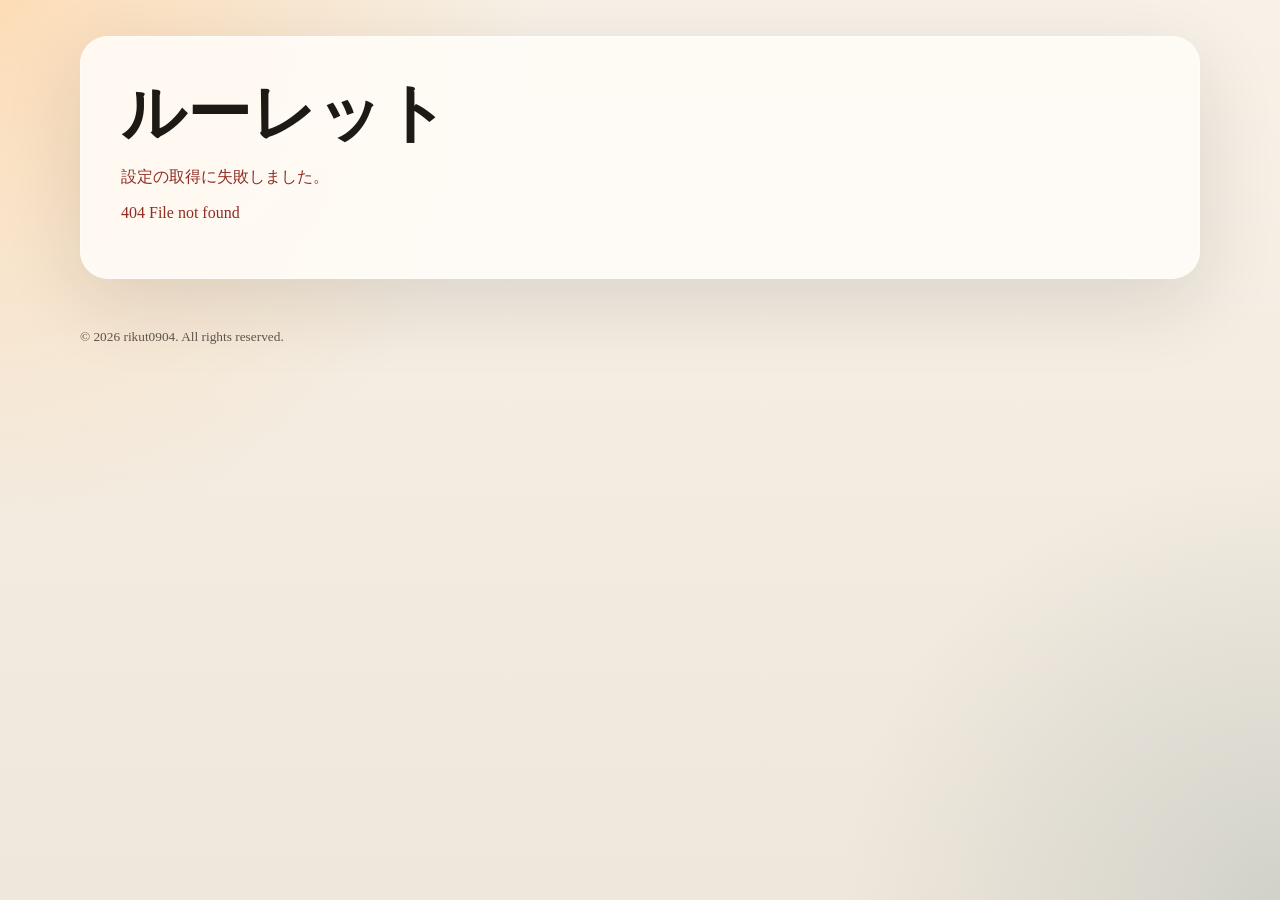
==== html/index.html @ 5c6d490f "add/roulette" ====
<!doctype html>
<html lang="ja">

<head>
    <meta charset="utf-8" />
    <meta name="viewport" content="width=device-width, initial-scale=1" />
    <title>ルーレット</title>
    <link rel="stylesheet" href="/css/style.css" />
</head>

<body>
    <main class="wrap">
        <section id="view" class="panel" aria-live="polite"></section>
    </main>

    <footer class="wrap">
        <small>&copy; 2026 rikut0904. All rights reserved.</small>
    </footer>

    <script defer src="/js/index.js"></script>
</body>

</html>
---- css/style.css ----
:root {
    --bg: #f4efe6;
    --surface: rgba(255, 252, 247, 0.88);
    --surface-strong: #fffaf2;
    --text: #1d1a16;
    --muted: #5d554c;
    --line: rgba(29, 26, 22, 0.12);
    --accent: #c44536;
    --accent-2: #204e5f;
    --shadow: 0 24px 80px rgba(34, 28, 20, 0.12);
    --radius: 28px;
}

* {
    box-sizing: border-box;
}

html,
body {
    min-height: 100%;
}

body {
    margin: 0;
    color: var(--text);
    font-family: "Hiragino Mincho ProN", "Yu Mincho", "Noto Serif JP", serif;
    background:
        radial-gradient(circle at top left, rgba(255, 212, 163, 0.7), transparent 34%),
        radial-gradient(circle at bottom right, rgba(32, 78, 95, 0.14), transparent 28%),
        linear-gradient(180deg, #f7f1e7 0%, #efe7db 100%);
    display: grid;
    grid-template-rows: auto 1fr auto;
}

body.modal-open {
    overflow: hidden;
}

a {
    color: inherit;
}

header {
    position: sticky;
    top: 0;
    z-index: 10;
    backdrop-filter: blur(18px);
    background: rgba(247, 241, 231, 0.72);
    border-bottom: 1px solid var(--line);
}

.wrap {
    width: min(1120px, calc(100vw - 32px));
    margin: 0 auto;
}

.nav {
    display: flex;
    align-items: center;
    gap: 12px;
    padding: 18px 0;
}

.brand {
    margin-right: auto;
    text-decoration: none;
    font-size: 1.05rem;
    font-weight: 700;
    letter-spacing: 0.08em;
    text-transform: uppercase;
}

.nav-copy {
    margin: 0;
    color: var(--muted);
    font-size: 0.95rem;
}

.nav-link {
    text-decoration: none;
    padding: 10px 14px;
    border-radius: 999px;
    transition: background-color 0.2s ease, transform 0.2s ease;
}

.nav-link:hover {
    background: rgba(255, 255, 255, 0.6);
    transform: translateY(-1px);
}

main {
    padding: 36px 0 48px;
}

.panel {
    background: var(--surface);
    border: 1px solid rgba(255, 255, 255, 0.6);
    border-radius: var(--radius);
    padding: min(5vw, 40px);
    box-shadow: var(--shadow);
}

.hero {
    display: grid;
    grid-template-columns: 1.3fr 0.9fr;
    gap: 24px;
    align-items: stretch;
}

.hero-card,
.legend-card,
.side-panel {
    background: var(--surface-strong);
    border: 1px solid var(--line);
    border-radius: 24px;
}

.hero-card,
.legend-card {
    padding: 24px;
}

.hero-card-title,
.legend-title,
.result-label,
.eyebrow {
    margin: 0 0 10px;
    letter-spacing: 0.08em;
    text-transform: uppercase;
    font-size: 0.8rem;
    color: var(--muted);
}

h1,
h2 {
    margin: 0;
    line-height: 1.15;
}

h1 {
    font-size: clamp(2rem, 5vw, 4.6rem);
    margin-bottom: 16px;
}

h2 {
    font-size: clamp(1.6rem, 2.6vw, 2.4rem);
    margin-bottom: 12px;
}

.lead,
.simple-list,
.result-modal-dialog p,
.inline-error-card p,
.not-found p {
    color: var(--muted);
    font-size: 1rem;
    line-height: 1.8;
}

.simple-list {
    margin: 0;
    padding-left: 20px;
}

.btn {
    appearance: none;
    border: none;
    cursor: pointer;
    border-radius: 999px;
    padding: 14px 22px;
    font: inherit;
    font-weight: 700;
    transition: transform 0.18s ease, box-shadow 0.18s ease, opacity 0.18s ease;
}

.btn:hover {
    transform: translateY(-1px);
}

.btn:disabled {
    opacity: 0.7;
    cursor: wait;
}

.btn.primary {
    color: #fffaf5;
    background: linear-gradient(135deg, var(--accent), #d9822b);
    box-shadow: 0 14px 30px rgba(196, 69, 54, 0.24);
}

.roulette-layout {
    display: grid;
    grid-template-columns: 1.2fr 0.9fr;
    gap: 28px;
    align-items: start;
}

.wheel-stage {
    position: relative;
    display: grid;
    place-items: center;
    margin-top: 28px;
    padding: 32px 12px 12px;
}

.pointer {
    position: absolute;
    top: 0;
    width: 0;
    height: 0;
    border-left: 18px solid transparent;
    border-right: 18px solid transparent;
    border-top: 30px solid var(--text);
    z-index: 2;
    filter: drop-shadow(0 8px 10px rgba(0, 0, 0, 0.16));
}

.wheel {
    position: relative;
    width: min(72vw, 420px);
    height: min(72vw, 420px);
    border-radius: 50%;
    border: 14px solid rgba(255, 250, 242, 0.98);
    box-shadow:
        inset 0 0 0 2px rgba(29, 26, 22, 0.06),
        0 30px 60px rgba(29, 26, 22, 0.18);
    transition: transform 4.2s cubic-bezier(0.14, 0.82, 0.18, 1);
}

.wheel-surface {
    position: absolute;
    inset: 0;
    border-radius: 50%;
    overflow: hidden;
}

.wheel-surface::after {
    content: "";
    position: absolute;
    inset: 50%;
    width: 3px;
    height: 44%;
    background: rgba(255, 255, 255, 0.7);
    transform-origin: top center;
    transform: translateX(-50%);
}

.wheel-center {
    position: absolute;
    inset: 50%;
    transform: translate(-50%, -50%);
    width: 92px;
    height: 92px;
    display: grid;
    place-items: center;
    border-radius: 50%;
    background: rgba(255, 250, 242, 0.95);
    border: 4px solid rgba(29, 26, 22, 0.08);
    font-size: 0.95rem;
    font-weight: 700;
    z-index: 2;
}

.action-row {
    margin-top: 24px;
}

.side-panel {
    display: grid;
    gap: 18px;
    padding: 0;
    background: transparent;
    border: 0;
}

.legend-list {
    display: grid;
    gap: 10px;
}

.legend-item {
    display: grid;
    grid-template-columns: 16px 1fr;
    gap: 12px;
    align-items: center;
    padding: 10px 0;
    border-bottom: 1px solid rgba(29, 26, 22, 0.08);
    font-size: 1rem;
    line-height: 1.7;
}

.legend-color {
    display: inline-block;
    width: 16px;
    height: 16px;
    border-radius: 50%;
    box-shadow: inset 0 0 0 2px rgba(255, 255, 255, 0.45);
}

.error-card,
.inline-error-card {
    color: #8f2d23;
}

.inline-error-card {
    margin-top: 24px;
    background: var(--surface-strong);
    border: 1px solid var(--line);
    border-radius: 24px;
    padding: 24px;
}

.result-modal {
    position: fixed;
    inset: 0;
    display: none;
    z-index: 50;
}

.result-modal.is-open {
    display: block;
}

.result-modal-backdrop {
    position: absolute;
    inset: 0;
    background: rgba(29, 26, 22, 0.45);
    backdrop-filter: blur(10px);
}

.result-modal-dialog {
    position: relative;
    width: min(560px, calc(100vw - 32px));
    margin: min(16vh, 120px) auto 0;
    background: linear-gradient(180deg, rgba(255, 250, 242, 0.98), rgba(251, 244, 234, 0.98));
    border: 1px solid rgba(29, 26, 22, 0.1);
    border-radius: 28px;
    padding: 36px 32px 32px;
    box-shadow: 0 32px 80px rgba(29, 26, 22, 0.28);
    z-index: 1;
}

.result-modal-close {
    position: absolute;
    top: 12px;
    right: 12px;
    width: 40px;
    height: 40px;
    border: none;
    border-radius: 50%;
    background: rgba(29, 26, 22, 0.08);
    color: var(--text);
    font: inherit;
    font-size: 1.4rem;
    cursor: pointer;
}

footer {
    padding: 0 0 32px;
    color: var(--muted);
}

.not-found-page {
    min-height: 100vh;
}

.not-found {
    padding-top: 18vh;
}

@media (max-width: 920px) {
    .hero,
    .roulette-layout {
        grid-template-columns: 1fr;
    }

    .wheel {
        width: min(82vw, 360px);
        height: min(82vw, 360px);
    }

    .wheel-label span {
        width: 96px;
        margin-left: -48px;
        font-size: 0.76rem;
    }

    h1 {
        font-size: clamp(2rem, 11vw, 3.4rem);
    }
}
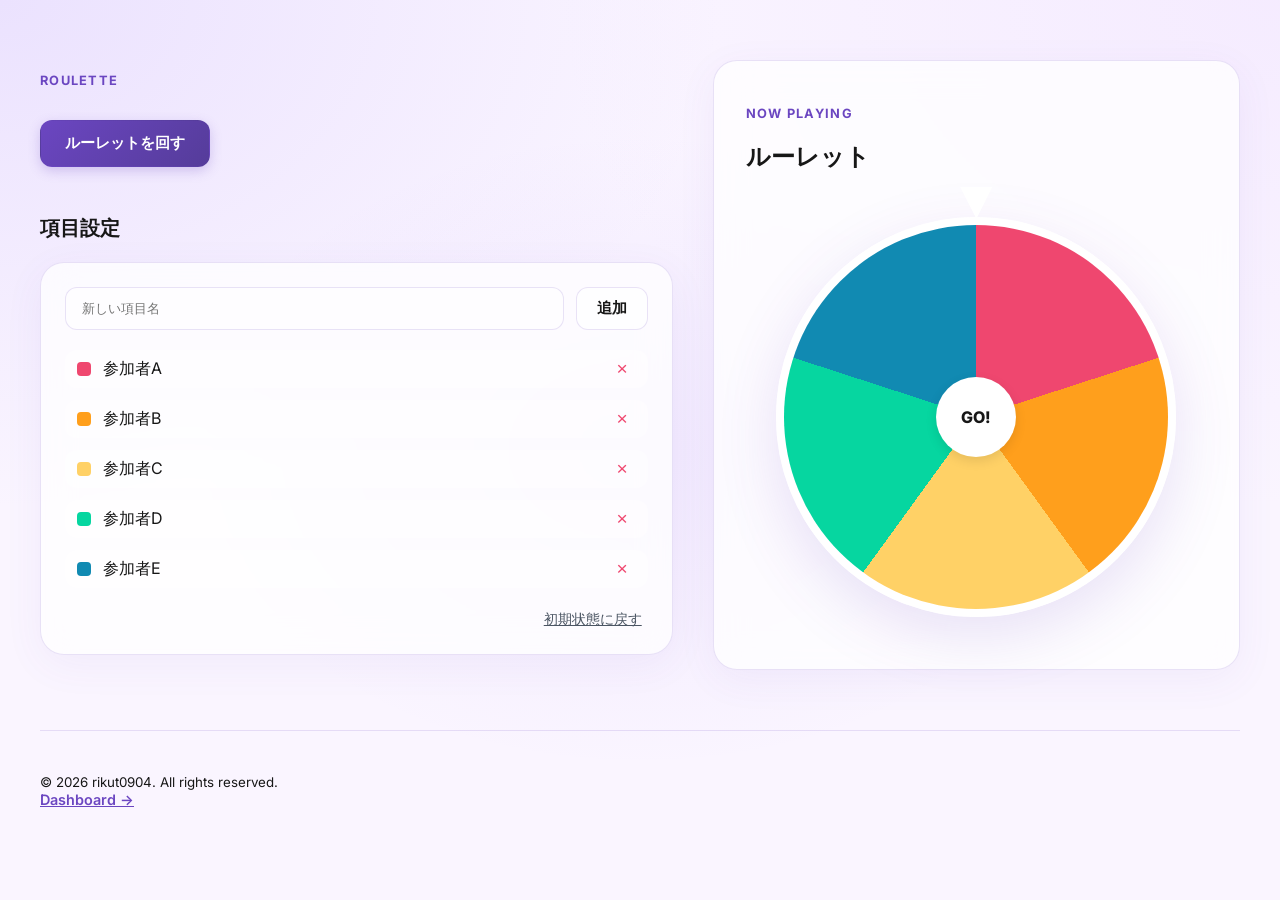
==== commit 6f6f827d: "fix/user-login" ====
--- a/html/index.html
+++ b/html/index.html
@@ -4,20 +4,66 @@
 <head>
     <meta charset="utf-8" />
     <meta name="viewport" content="width=device-width, initial-scale=1" />
-    <title>ルーレット</title>
+    <title>Roulette</title>
     <link rel="stylesheet" href="/css/style.css" />
 </head>
 
 <body>
     <main class="wrap">
-        <section id="view" class="panel" aria-live="polite"></section>
+        <section class="intro-hero">
+            <div>
+                <p class="eyebrow">Roulette</p>
+                
+                <div class="intro-actions">
+                    <button class="btn primary" id="index-spin-button" type="button" onclick="spin()">ルーレットを回す</button>
+                </div>
+
+                <div style="margin-top: 48px;">
+                    <h2 style="font-size: 1.25rem; margin-bottom: 20px;">項目設定</h2>
+                    <div id="item-editor" class="glass-card" style="padding: 24px;">
+                        <div style="display: flex; gap: 12px; margin-bottom: 20px;">
+                            <input type="text" id="new-item-label" placeholder="新しい項目名" style="flex: 1; border: 1px solid var(--glass-border); border-radius: 12px; padding: 10px 16px; background: rgba(255,255,255,0.5);">
+                            <button class="btn" id="add-item-button" style="padding: 10px 20px;">追加</button>
+                        </div>
+                        <div id="item-list" class="legend-list">
+                            <!-- Items will be rendered here -->
+                        </div>
+                        <div style="margin-top: 20px; text-align: right;">
+                            <button id="reset-items-button" style="background: none; border: none; color: var(--text-muted); cursor: pointer; font-size: 0.85rem; text-decoration: underline;">初期状態に戻す</button>
+                        </div>
+                    </div>
+                </div>
+            </div>
+
+            <div class="glass-card">
+                <p class="eyebrow" style="margin-bottom: 4px;">Now Playing</p>
+                <h2 id="index-roulette-title" style="margin-bottom: 24px;">ルーレット</h2>
+                <div class="wheel-stage">
+                    <div class="pointer" aria-hidden="true"></div>
+                    <div class="wheel" id="index-wheel"></div>
+                </div>
+            </div>
+        </section>
     </main>
 
-    <footer class="wrap">
-        <small>&copy; 2026 rikut0904. All rights reserved.</small>
+    <footer class="wrap" style="padding: 40px 0; border-top: 1px solid var(--glass-border);">
+        <div class="footer-row">
+            <small>&copy; 2026 rikut0904. All rights reserved.</small>
+            <nav style="display: flex; gap: 24px;">
+                <a class="footer-link" href="/dashboard" style="font-size: 0.9rem; color: var(--accent); font-weight: 600;">Dashboard →</a>
+            </nav>
+        </div>
     </footer>
 
-    <script defer src="/js/index.js"></script>
+    <script type="module" src="/js/index.js"></script>
+    <script type="module">
+        import { addItem, removeItem, resetItems, clearHistory, spin } from '/js/index.js';
+        window.addItem = addItem;
+        window.removeItem = removeItem;
+        window.resetItems = resetItems;
+        window.clearHistory = clearHistory;
+        window.spin = spin;
+    </script>
 </body>
 
-</html>+</html>
--- a/css/style.css
+++ b/css/style.css
@@ -1,14 +1,16 @@
+@import url('https://fonts.googleapis.com/css2?family=Inter:wght@400;500;600;700;800&display=swap');
+
 :root {
-    --bg: #f4efe6;
-    --surface: rgba(255, 252, 247, 0.88);
-    --surface-strong: #fffaf2;
-    --text: #1d1a16;
-    --muted: #5d554c;
-    --line: rgba(29, 26, 22, 0.12);
-    --accent: #c44536;
-    --accent-2: #204e5f;
-    --shadow: 0 24px 80px rgba(34, 28, 20, 0.12);
-    --radius: 28px;
+    --bg: #faf5ff;
+    --accent: #6b46c1;
+    --accent-dark: #553c9a;
+    --accent-glow: rgba(107, 70, 193, 0.2);
+    --glass-bg: rgba(255, 255, 255, 0.75);
+    --glass-border: rgba(107, 70, 193, 0.15);
+    --text-main: #171717;
+    --text-muted: #4b5563;
+    --shadow: 0 10px 40px rgba(107, 70, 193, 0.06);
+    --radius: 24px;
 }
 
 * {
@@ -18,374 +20,370 @@
 html,
 body {
     min-height: 100%;
+    margin: 0;
 }
 
 body {
-    margin: 0;
-    color: var(--text);
-    font-family: "Hiragino Mincho ProN", "Yu Mincho", "Noto Serif JP", serif;
-    background:
-        radial-gradient(circle at top left, rgba(255, 212, 163, 0.7), transparent 34%),
-        radial-gradient(circle at bottom right, rgba(32, 78, 95, 0.14), transparent 28%),
-        linear-gradient(180deg, #f7f1e7 0%, #efe7db 100%);
-    display: grid;
-    grid-template-rows: auto 1fr auto;
-}
-
-body.modal-open {
-    overflow: hidden;
-}
-
-a {
-    color: inherit;
-}
-
-header {
-    position: sticky;
-    top: 0;
-    z-index: 10;
-    backdrop-filter: blur(18px);
-    background: rgba(247, 241, 231, 0.72);
-    border-bottom: 1px solid var(--line);
-}
-
+    color: var(--text-main);
+    font-family: 'Inter', -apple-system, BlinkMacSystemFont, sans-serif;
+    background-color: #faf5ff;
+    background-image: 
+        radial-gradient(at 0% 0%, rgba(167, 139, 250, 0.18) 0px, transparent 40%),
+        radial-gradient(at 100% 0%, rgba(216, 180, 254, 0.15) 0px, transparent 40%),
+        radial-gradient(at 50% 50%, rgba(139, 92, 246, 0.08) 0px, transparent 50%);
+    background-attachment: fixed;
+}
+
+/* Common Layout Components */
 .wrap {
-    width: min(1120px, calc(100vw - 32px));
+    width: min(1200px, calc(100vw - 40px));
     margin: 0 auto;
 }
 
-.nav {
-    display: flex;
-    align-items: center;
-    gap: 12px;
-    padding: 18px 0;
-}
-
-.brand {
-    margin-right: auto;
+.glass-card {
+    background: var(--glass-bg);
+    backdrop-filter: blur(16px);
+    -webkit-backdrop-filter: blur(16px);
+    border: 1px solid var(--glass-border);
+    border-radius: var(--radius);
+    padding: 32px;
+    box-shadow: var(--shadow);
+}
+
+/* Global Buttons */
+.btn {
+    display: inline-flex;
+    align-items: center;
+    justify-content: center;
+    padding: 12px 24px;
+    border-radius: 12px;
+    font-size: 0.95rem;
+    font-weight: 600;
+    cursor: pointer;
+    transition: all 0.2s cubic-bezier(0.4, 0, 0.2, 1);
+    border: 1px solid transparent;
     text-decoration: none;
-    font-size: 1.05rem;
+    font-family: inherit;
+}
+
+.btn.primary {
+    background: linear-gradient(135deg, var(--accent), var(--accent-dark));
+    color: white;
+    box-shadow: 0 4px 12px rgba(107, 70, 193, 0.25);
+}
+
+.btn.primary:hover {
+    transform: translateY(-1px);
+    box-shadow: 0 8px 20px rgba(107, 70, 193, 0.35);
+    filter: brightness(1.05);
+}
+
+.btn:not(.primary) {
+    background: rgba(255, 255, 255, 0.6);
+    border: 1px solid var(--glass-border);
+    color: var(--text-main);
+}
+
+.btn:not(.primary):hover {
+    background: white;
+    border-color: var(--accent);
+}
+
+.btn:disabled {
+    opacity: 0.5;
+    cursor: not-allowed;
+    transform: none !important;
+}
+
+/* Public Index Specifics */
+.intro-hero {
+    display: grid;
+    grid-template-columns: 1.2fr 1fr;
+    gap: 40px;
+    padding: 60px 0;
+    align-items: start;
+}
+
+.eyebrow {
+    text-transform: uppercase;
+    letter-spacing: 0.1em;
+    font-size: 0.8rem;
     font-weight: 700;
-    letter-spacing: 0.08em;
-    text-transform: uppercase;
-}
-
-.nav-copy {
-    margin: 0;
-    color: var(--muted);
-    font-size: 0.95rem;
-}
-
-.nav-link {
-    text-decoration: none;
-    padding: 10px 14px;
-    border-radius: 999px;
-    transition: background-color 0.2s ease, transform 0.2s ease;
-}
-
-.nav-link:hover {
-    background: rgba(255, 255, 255, 0.6);
-    transform: translateY(-1px);
-}
-
-main {
-    padding: 36px 0 48px;
-}
-
-.panel {
-    background: var(--surface);
-    border: 1px solid rgba(255, 255, 255, 0.6);
-    border-radius: var(--radius);
-    padding: min(5vw, 40px);
-    box-shadow: var(--shadow);
-}
-
-.hero {
-    display: grid;
-    grid-template-columns: 1.3fr 0.9fr;
-    gap: 24px;
-    align-items: stretch;
-}
-
-.hero-card,
-.legend-card,
-.side-panel {
-    background: var(--surface-strong);
-    border: 1px solid var(--line);
-    border-radius: 24px;
-}
-
-.hero-card,
-.legend-card {
-    padding: 24px;
-}
-
-.hero-card-title,
-.legend-title,
-.result-label,
-.eyebrow {
-    margin: 0 0 10px;
-    letter-spacing: 0.08em;
-    text-transform: uppercase;
-    font-size: 0.8rem;
-    color: var(--muted);
-}
-
-h1,
-h2 {
-    margin: 0;
-    line-height: 1.15;
+    color: var(--accent);
+    margin-bottom: 8px;
 }
 
 h1 {
-    font-size: clamp(2rem, 5vw, 4.6rem);
-    margin-bottom: 16px;
-}
-
-h2 {
-    font-size: clamp(1.6rem, 2.6vw, 2.4rem);
-    margin-bottom: 12px;
-}
-
-.lead,
-.simple-list,
-.result-modal-dialog p,
-.inline-error-card p,
-.not-found p {
-    color: var(--muted);
-    font-size: 1rem;
-    line-height: 1.8;
-}
-
-.simple-list {
-    margin: 0;
-    padding-left: 20px;
-}
-
-.btn {
-    appearance: none;
-    border: none;
-    cursor: pointer;
-    border-radius: 999px;
-    padding: 14px 22px;
-    font: inherit;
-    font-weight: 700;
-    transition: transform 0.18s ease, box-shadow 0.18s ease, opacity 0.18s ease;
-}
-
-.btn:hover {
-    transform: translateY(-1px);
-}
-
-.btn:disabled {
-    opacity: 0.7;
-    cursor: wait;
-}
-
-.btn.primary {
-    color: #fffaf5;
-    background: linear-gradient(135deg, var(--accent), #d9822b);
-    box-shadow: 0 14px 30px rgba(196, 69, 54, 0.24);
-}
-
-.roulette-layout {
-    display: grid;
-    grid-template-columns: 1.2fr 0.9fr;
-    gap: 28px;
-    align-items: start;
-}
-
+    font-size: clamp(2.5rem, 5vw, 3.5rem);
+    font-weight: 800;
+    letter-spacing: -0.03em;
+    margin: 0 0 16px;
+    line-height: 1.1;
+}
+
+.intro-lead {
+    font-size: 1.1rem;
+    line-height: 1.6;
+    color: var(--text-muted);
+    max-width: 500px;
+}
+
+.intro-actions {
+    margin-top: 32px;
+}
+
+/* Roulette Specifics */
 .wheel-stage {
     position: relative;
     display: grid;
     place-items: center;
-    margin-top: 28px;
-    padding: 32px 12px 12px;
-}
-
-.pointer {
-    position: absolute;
-    top: 0;
-    width: 0;
-    height: 0;
-    border-left: 18px solid transparent;
-    border-right: 18px solid transparent;
-    border-top: 30px solid var(--text);
-    z-index: 2;
-    filter: drop-shadow(0 8px 10px rgba(0, 0, 0, 0.16));
+    padding: 20px;
 }
 
 .wheel {
     position: relative;
-    width: min(72vw, 420px);
-    height: min(72vw, 420px);
+    width: 400px;
+    height: 400px;
     border-radius: 50%;
-    border: 14px solid rgba(255, 250, 242, 0.98);
-    box-shadow:
-        inset 0 0 0 2px rgba(29, 26, 22, 0.06),
-        0 30px 60px rgba(29, 26, 22, 0.18);
-    transition: transform 4.2s cubic-bezier(0.14, 0.82, 0.18, 1);
+    border: 8px solid white;
+    box-shadow: 0 20px 60px rgba(107, 70, 193, 0.15);
+    transition: transform 4s cubic-bezier(0.1, 0, 0.1, 1);
+    overflow: hidden;
+    z-index: 1;
 }
 
 .wheel-surface {
     position: absolute;
     inset: 0;
-    border-radius: 50%;
-    overflow: hidden;
-}
-
-.wheel-surface::after {
-    content: "";
-    position: absolute;
-    inset: 50%;
-    width: 3px;
-    height: 44%;
-    background: rgba(255, 255, 255, 0.7);
-    transform-origin: top center;
-    transform: translateX(-50%);
 }
 
 .wheel-center {
     position: absolute;
     inset: 50%;
     transform: translate(-50%, -50%);
-    width: 92px;
-    height: 92px;
+    width: 80px;
+    height: 80px;
     display: grid;
     place-items: center;
     border-radius: 50%;
-    background: rgba(255, 250, 242, 0.95);
-    border: 4px solid rgba(29, 26, 22, 0.08);
+    background: white;
+    box-shadow: 0 4px 12px rgba(0,0,0,0.1);
+    font-weight: 800;
+    z-index: 2;
+}
+
+.pointer {
+    position: absolute;
+    top: -10px;
+    left: 50%;
+    transform: translateX(-50%);
+    width: 32px;
+    height: 32px;
+    background: white;
+    clip-path: polygon(50% 100%, 0 0, 100% 0);
+    z-index: 5;
+}
+
+/* Legend & History List */
+.legend-list, .history-list {
+    display: grid;
+    gap: 12px;
+}
+
+.legend-item {
+    display: flex;
+    align-items: center;
+    gap: 12px;
+    padding: 8px 12px;
+    background: rgba(255, 255, 255, 0.4);
+    border-radius: 12px;
+}
+
+.legend-color {
+    width: 14px;
+    height: 14px;
+    border-radius: 4px;
+    flex-shrink: 0;
+}
+
+/* Admin Layout - Top Navigation */
+.admin-layout {
+    display: flex;
+    flex-direction: column;
+    min-height: 100vh;
+}
+
+.admin-navbar {
+    height: 72px;
+    background: rgba(255, 255, 255, 0.6);
+    backdrop-filter: blur(12px);
+    -webkit-backdrop-filter: blur(12px);
+    border-bottom: 1px solid var(--glass-border);
+    position: sticky;
+    top: 0;
+    z-index: 50;
+}
+
+.admin-navbar .wrap {
+    display: flex;
+    align-items: center;
+    justify-content: space-between;
+    height: 100%;
+}
+
+.nav-group {
+    display: flex;
+    align-items: center;
+    gap: 8px;
+}
+
+.nav-link {
+    padding: 8px 16px;
+    border-radius: 10px;
+    color: var(--text-muted);
+    text-decoration: none;
     font-size: 0.95rem;
-    font-weight: 700;
-    z-index: 2;
-}
-
-.action-row {
-    margin-top: 24px;
-}
-
-.side-panel {
-    display: grid;
-    gap: 18px;
-    padding: 0;
-    background: transparent;
-    border: 0;
-}
-
-.legend-list {
-    display: grid;
-    gap: 10px;
-}
-
-.legend-item {
-    display: grid;
-    grid-template-columns: 16px 1fr;
-    gap: 12px;
-    align-items: center;
-    padding: 10px 0;
-    border-bottom: 1px solid rgba(29, 26, 22, 0.08);
-    font-size: 1rem;
-    line-height: 1.7;
-}
-
-.legend-color {
-    display: inline-block;
-    width: 16px;
-    height: 16px;
-    border-radius: 50%;
-    box-shadow: inset 0 0 0 2px rgba(255, 255, 255, 0.45);
-}
-
-.error-card,
-.inline-error-card {
-    color: #8f2d23;
-}
-
-.inline-error-card {
-    margin-top: 24px;
-    background: var(--surface-strong);
-    border: 1px solid var(--line);
-    border-radius: 24px;
-    padding: 24px;
-}
-
+    font-weight: 600;
+    transition: all 0.2s;
+}
+
+.nav-link:hover {
+    background: rgba(107, 70, 193, 0.05);
+    color: var(--accent);
+}
+
+.nav-link.active {
+    background: white;
+    color: var(--accent);
+    box-shadow: 0 4px 12px rgba(107, 70, 193, 0.08);
+}
+
+.main-content {
+    flex: 1;
+}
+
+.content-body {
+    padding: 40px 0;
+}
+
+.admin-grid {
+    display: grid;
+    grid-template-columns: repeat(auto-fit, minmax(320px, 1fr));
+    gap: 24px;
+}
+
+.admin-notice {
+    padding: 12px 16px;
+    border-radius: 12px;
+    background: rgba(107, 70, 193, 0.08);
+    color: var(--accent);
+    margin-bottom: 24px;
+}
+
+/* Forms */
+.admin-field {
+    display: grid;
+    gap: 6px;
+}
+
+.admin-field span {
+    font-size: 0.85rem;
+    font-weight: 600;
+    color: var(--text-muted);
+}
+
+.admin-field input {
+    width: 100%;
+    border: 1px solid var(--glass-border);
+    border-radius: 12px;
+    padding: 12px 16px;
+    background: rgba(255, 255, 255, 0.5);
+    font-size: 0.95rem;
+    transition: all 0.2s;
+}
+
+.admin-field input:focus {
+    outline: none;
+    border-color: var(--accent);
+    background: white;
+    box-shadow: 0 0 0 4px var(--accent-glow);
+}
+
+/* Modals */
 .result-modal {
     position: fixed;
     inset: 0;
-    display: none;
-    z-index: 50;
+    z-index: 100;
+    display: grid;
+    place-items: center;
+    visibility: hidden;
+    opacity: 0;
+    transition: all 0.3s;
 }
 
 .result-modal.is-open {
-    display: block;
+    visibility: visible;
+    opacity: 1;
 }
 
 .result-modal-backdrop {
     position: absolute;
     inset: 0;
-    background: rgba(29, 26, 22, 0.45);
-    backdrop-filter: blur(10px);
+    background: rgba(107, 70, 193, 0.15);
+    backdrop-filter: blur(12px);
 }
 
 .result-modal-dialog {
     position: relative;
-    width: min(560px, calc(100vw - 32px));
-    margin: min(16vh, 120px) auto 0;
-    background: linear-gradient(180deg, rgba(255, 250, 242, 0.98), rgba(251, 244, 234, 0.98));
-    border: 1px solid rgba(29, 26, 22, 0.1);
-    border-radius: 28px;
-    padding: 36px 32px 32px;
-    box-shadow: 0 32px 80px rgba(29, 26, 22, 0.28);
-    z-index: 1;
-}
-
-.result-modal-close {
-    position: absolute;
-    top: 12px;
-    right: 12px;
-    width: 40px;
-    height: 40px;
-    border: none;
+    background: white;
+    border-radius: 32px;
+    padding: 60px 40px;
+    width: min(480px, 90vw);
+    box-shadow: 0 40px 100px rgba(0, 0, 0, 0.15);
+    transform: scale(0.9);
+    transition: all 0.4s cubic-bezier(0.17, 0.84, 0.44, 1);
+}
+
+.result-modal.is-open .result-modal-dialog {
+    transform: scale(1);
+}
+
+/* Responsive */
+@media (max-width: 920px) {
+    .intro-hero {
+        grid-template-columns: 1fr;
+        padding: 40px 0;
+    }
+    .wheel {
+        width: min(85vw, 360px);
+        height: min(85vw, 360px);
+    }
+    .sidebar {
+        display: none;
+    }
+}
+
+/* UI Components */
+.intro-color-dot {
+    display: inline-block;
+    width: 14px;
+    height: 14px;
     border-radius: 50%;
-    background: rgba(29, 26, 22, 0.08);
-    color: var(--text);
-    font: inherit;
-    font-size: 1.4rem;
-    cursor: pointer;
-}
-
-footer {
-    padding: 0 0 32px;
-    color: var(--muted);
-}
-
-.not-found-page {
-    min-height: 100vh;
-}
-
-.not-found {
-    padding-top: 18vh;
-}
-
-@media (max-width: 920px) {
-    .hero,
-    .roulette-layout {
-        grid-template-columns: 1fr;
-    }
-
-    .wheel {
-        width: min(82vw, 360px);
-        height: min(82vw, 360px);
-    }
-
-    .wheel-label span {
-        width: 96px;
-        margin-left: -48px;
-        font-size: 0.76rem;
-    }
-
-    h1 {
-        font-size: clamp(2rem, 11vw, 3.4rem);
-    }
-}
+    box-shadow: inset 0 0 0 2px rgba(255, 255, 255, 0.4);
+}
+
+.intro-roulette-card {
+    background: rgba(255, 255, 255, 0.5);
+    border: 1px solid var(--glass-border);
+    border-radius: 16px;
+    padding: 16px 24px;
+    display: flex;
+    justify-content: space-between;
+    align-items: center;
+    transition: transform 0.2s;
+}
+
+.intro-roulette-card:hover {
+    background: white;
+    transform: translateY(-2px);
+}
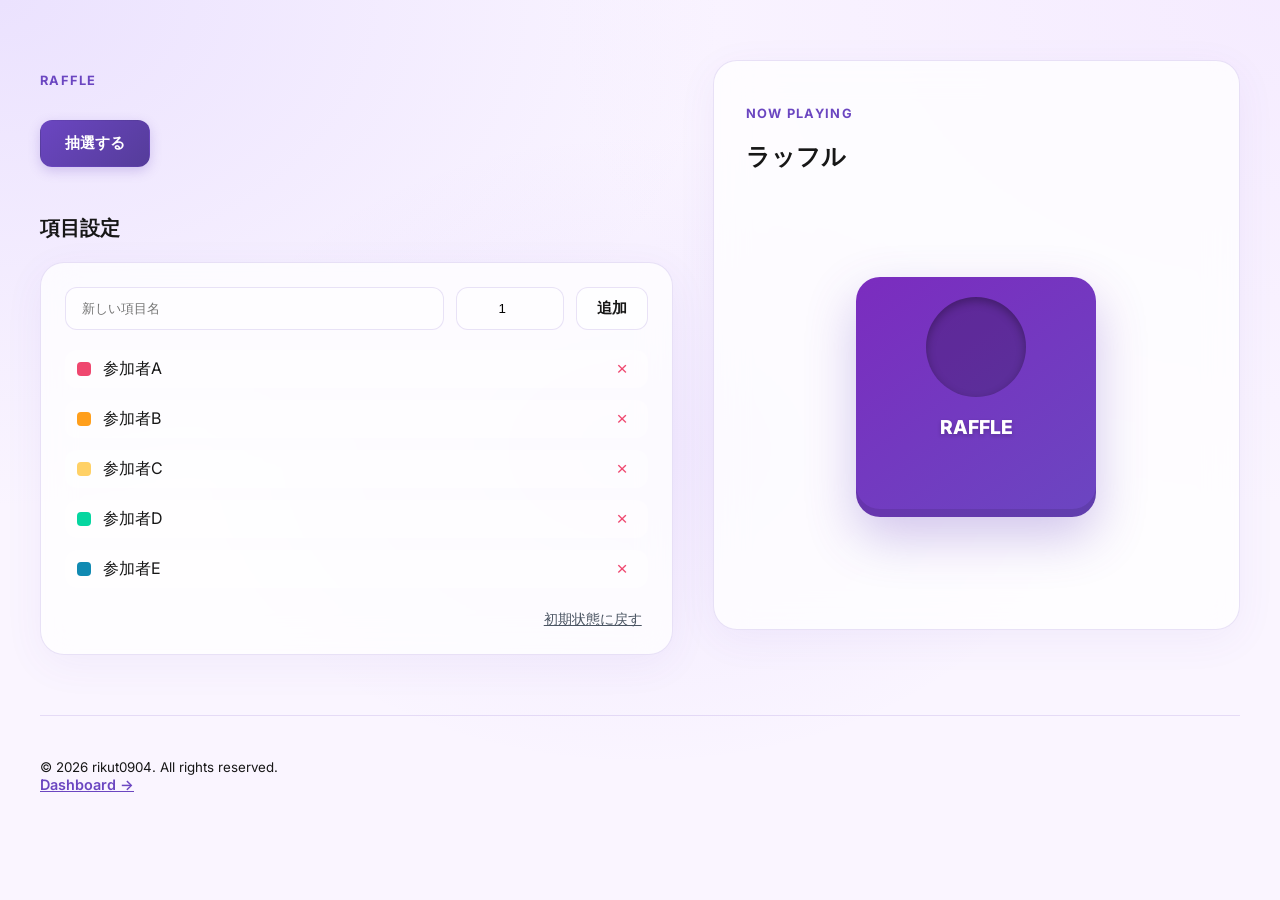
==== commit 3ea9922a: "fix/重み付けくじ引き" ====
--- a/html/index.html
+++ b/html/index.html
@@ -4,7 +4,7 @@
 <head>
     <meta charset="utf-8" />
     <meta name="viewport" content="width=device-width, initial-scale=1" />
-    <title>Roulette</title>
+    <title>ラッフル</title>
     <link rel="stylesheet" href="/css/style.css" />
 </head>
 
@@ -12,17 +12,18 @@
     <main class="wrap">
         <section class="intro-hero">
             <div>
-                <p class="eyebrow">Roulette</p>
+                <p class="eyebrow">Raffle</p>
                 
                 <div class="intro-actions">
-                    <button class="btn primary" id="index-spin-button" type="button" onclick="spin()">ルーレットを回す</button>
+                    <button class="btn primary" id="index-spin-button" type="button" onclick="spin()">抽選する</button>
                 </div>
 
                 <div style="margin-top: 48px;">
                     <h2 style="font-size: 1.25rem; margin-bottom: 20px;">項目設定</h2>
                     <div id="item-editor" class="glass-card" style="padding: 24px;">
                         <div style="display: flex; gap: 12px; margin-bottom: 20px;">
-                            <input type="text" id="new-item-label" placeholder="新しい項目名" style="flex: 1; border: 1px solid var(--glass-border); border-radius: 12px; padding: 10px 16px; background: rgba(255,255,255,0.5);">
+                            <input type="text" id="new-item-label" placeholder="新しい項目名" style="flex: 2; border: 1px solid var(--glass-border); border-radius: 12px; padding: 10px 16px; background: rgba(255,255,255,0.5);">
+                            <input type="number" id="new-item-weight" value="1" min="1" title="比重" style="flex: 0.5; width: 60px; border: 1px solid var(--glass-border); border-radius: 12px; padding: 10px; background: rgba(255,255,255,0.5); text-align: center;">
                             <button class="btn" id="add-item-button" style="padding: 10px 20px;">追加</button>
                         </div>
                         <div id="item-list" class="legend-list">
@@ -37,10 +38,14 @@
 
             <div class="glass-card">
                 <p class="eyebrow" style="margin-bottom: 4px;">Now Playing</p>
-                <h2 id="index-roulette-title" style="margin-bottom: 24px;">ルーレット</h2>
-                <div class="wheel-stage">
-                    <div class="pointer" aria-hidden="true"></div>
-                    <div class="wheel" id="index-wheel"></div>
+                <h2 id="index-raffle-title" style="margin-bottom: 24px;">ラッフル</h2>
+                <div class="raffle-stage">
+                    <div id="raffle-ticket" class="raffle-ticket">
+                        <span id="ticket-label"></span>
+                    </div>
+                    <div id="raffle-box" class="raffle-box" onclick="spin()">
+                        <span class="raffle-box-label">RAFFLE</span>
+                    </div>
                 </div>
             </div>
         </section>
--- a/css/style.css
+++ b/css/style.css
@@ -34,6 +34,10 @@
     background-attachment: fixed;
 }
 
+body.modal-open {
+    overflow: hidden;
+}
+
 /* Common Layout Components */
 .wrap {
     width: min(1200px, calc(100vw - 40px));
@@ -132,56 +136,96 @@
     margin-top: 32px;
 }
 
-/* Roulette Specifics */
-.wheel-stage {
+/* Raffle (Lottery Box) Style */
+.raffle-stage {
     position: relative;
     display: grid;
     place-items: center;
-    padding: 20px;
-}
-
-.wheel {
+    padding: 40px 20px;
+    min-height: 400px;
+}
+
+.raffle-box {
     position: relative;
-    width: 400px;
-    height: 400px;
+    width: 240px;
+    height: 240px;
+    background: linear-gradient(145deg, #7b2cbf, var(--accent));
+    border-radius: 24px;
+    box-shadow: 
+        0 20px 50px rgba(107, 70, 193, 0.3),
+        inset 0 -8px 0 rgba(0,0,0,0.1);
+    cursor: pointer;
+    transition: transform 0.2s;
+    display: flex;
+    flex-direction: column;
+    align-items: center;
+    justify-content: center;
+    z-index: 10;
+}
+
+.raffle-box:hover:not(.shaking) {
+    transform: translateY(-5px) scale(1.02);
+}
+
+.raffle-box::before {
+    content: '';
+    position: absolute;
+    top: 20px;
+    width: 100px;
+    height: 100px;
+    background: rgba(0,0,0,0.2);
     border-radius: 50%;
-    border: 8px solid white;
-    box-shadow: 0 20px 60px rgba(107, 70, 193, 0.15);
-    transition: transform 4s cubic-bezier(0.1, 0, 0.1, 1);
-    overflow: hidden;
-    z-index: 1;
-}
-
-.wheel-surface {
+    box-shadow: inset 0 4px 10px rgba(0,0,0,0.3);
+}
+
+.raffle-box-label {
+    color: white;
+    font-weight: 800;
+    font-size: 1.2rem;
+    margin-top: 60px;
+    text-shadow: 0 2px 4px rgba(0,0,0,0.2);
+}
+
+.raffle-box.shaking {
+    animation: shake 0.5s infinite;
+}
+
+@keyframes shake {
+    0% { transform: translate(1px, 1px) rotate(0deg); }
+    10% { transform: translate(-1px, -2px) rotate(-1deg); }
+    20% { transform: translate(-3px, 0px) rotate(1deg); }
+    30% { transform: translate(3px, 2px) rotate(0deg); }
+    40% { transform: translate(1px, -1px) rotate(1deg); }
+    50% { transform: translate(-1px, 2px) rotate(-1deg); }
+    60% { transform: translate(-3px, 1px) rotate(0deg); }
+    70% { transform: translate(3px, 1px) rotate(-1deg); }
+    80% { transform: translate(-1px, -1px) rotate(1deg); }
+    90% { transform: translate(1px, 2px) rotate(0deg); }
+    100% { transform: translate(1px, -2px) rotate(-1deg); }
+}
+
+/* Ticket Animation */
+.raffle-ticket {
     position: absolute;
-    inset: 0;
-}
-
-.wheel-center {
-    position: absolute;
-    inset: 50%;
-    transform: translate(-50%, -50%);
-    width: 80px;
-    height: 80px;
-    display: grid;
-    place-items: center;
-    border-radius: 50%;
-    background: white;
-    box-shadow: 0 4px 12px rgba(0,0,0,0.1);
-    font-weight: 800;
-    z-index: 2;
-}
-
-.pointer {
-    position: absolute;
-    top: -10px;
-    left: 50%;
-    transform: translateX(-50%);
-    width: 32px;
-    height: 32px;
-    background: white;
-    clip-path: polygon(50% 100%, 0 0, 100% 0);
+    bottom: 50%;
+    width: 180px;
+    height: 100px;
+    background: white;
+    border-radius: 12px;
+    display: flex;
+    align-items: center;
+    justify-content: center;
+    font-weight: 700;
+    box-shadow: 0 10px 30px rgba(0,0,0,0.1);
+    transform: translateY(100px) scale(0);
+    opacity: 0;
     z-index: 5;
+    transition: all 0.6s cubic-bezier(0.34, 1.56, 0.64, 1);
+}
+
+.raffle-ticket.showing {
+    transform: translateY(-80px) scale(1.1);
+    opacity: 1;
 }
 
 /* Legend & History List */
@@ -354,10 +398,6 @@
         grid-template-columns: 1fr;
         padding: 40px 0;
     }
-    .wheel {
-        width: min(85vw, 360px);
-        height: min(85vw, 360px);
-    }
     .sidebar {
         display: none;
     }
@@ -372,7 +412,7 @@
     box-shadow: inset 0 0 0 2px rgba(255, 255, 255, 0.4);
 }
 
-.intro-roulette-card {
+.intro-raffle-card {
     background: rgba(255, 255, 255, 0.5);
     border: 1px solid var(--glass-border);
     border-radius: 16px;
@@ -383,7 +423,7 @@
     transition: transform 0.2s;
 }
 
-.intro-roulette-card:hover {
+.intro-raffle-card:hover {
     background: white;
     transform: translateY(-2px);
 }
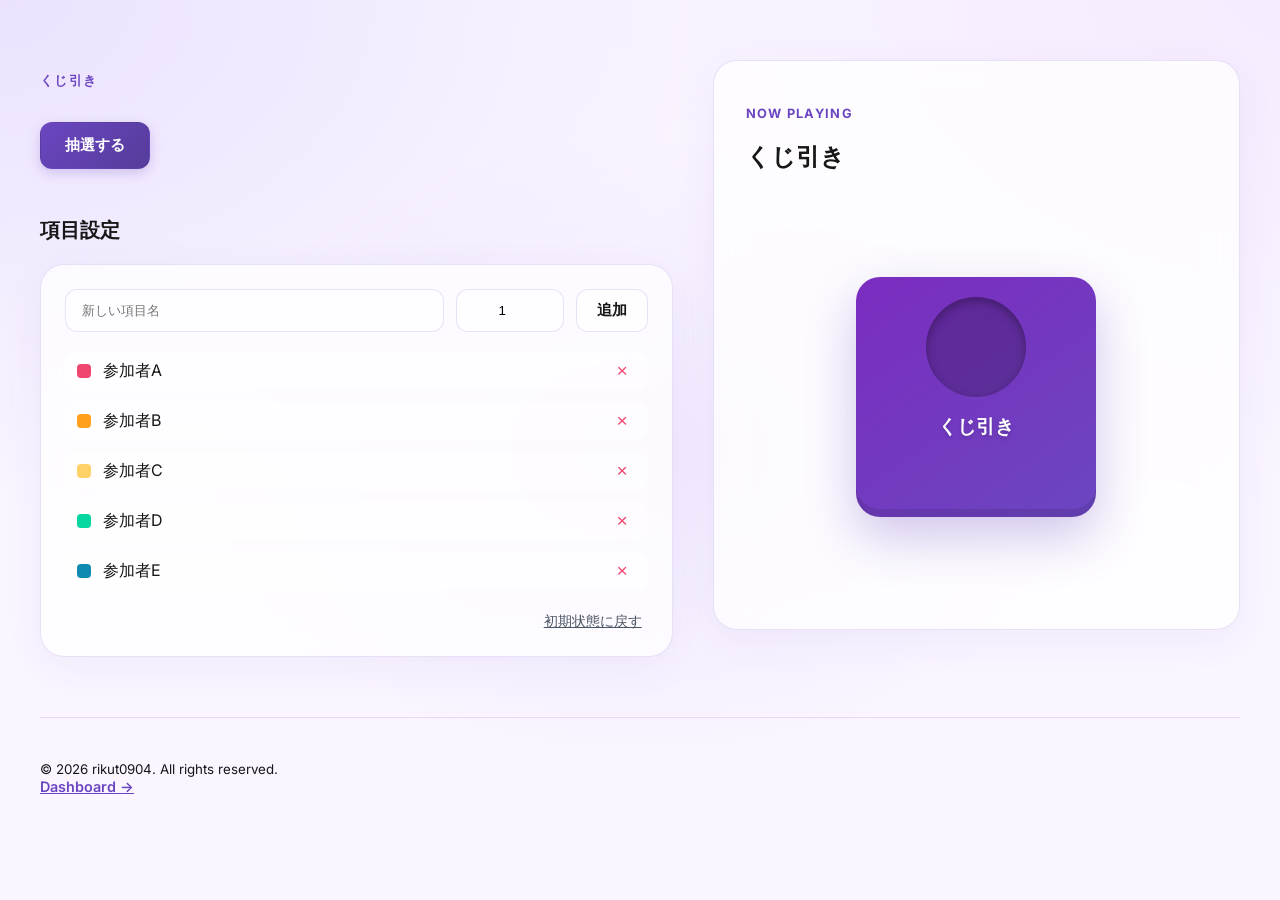
==== commit 8705a484: "fix/くじ引き" ====
--- a/html/index.html
+++ b/html/index.html
@@ -4,7 +4,7 @@
 <head>
     <meta charset="utf-8" />
     <meta name="viewport" content="width=device-width, initial-scale=1" />
-    <title>ラッフル</title>
+    <title>くじ引き</title>
     <link rel="stylesheet" href="/css/style.css" />
 </head>
 
@@ -12,7 +12,7 @@
     <main class="wrap">
         <section class="intro-hero">
             <div>
-                <p class="eyebrow">Raffle</p>
+                <p class="eyebrow">くじ引き</p>
                 
                 <div class="intro-actions">
                     <button class="btn primary" id="index-spin-button" type="button" onclick="spin()">抽選する</button>
@@ -38,13 +38,13 @@
 
             <div class="glass-card">
                 <p class="eyebrow" style="margin-bottom: 4px;">Now Playing</p>
-                <h2 id="index-raffle-title" style="margin-bottom: 24px;">ラッフル</h2>
+                <h2 id="index-raffle-title" style="margin-bottom: 24px;">くじ引き</h2>
                 <div class="raffle-stage">
                     <div id="raffle-ticket" class="raffle-ticket">
                         <span id="ticket-label"></span>
                     </div>
                     <div id="raffle-box" class="raffle-box" onclick="spin()">
-                        <span class="raffle-box-label">RAFFLE</span>
+                        <span class="raffle-box-label">くじ引き</span>
                     </div>
                 </div>
             </div>
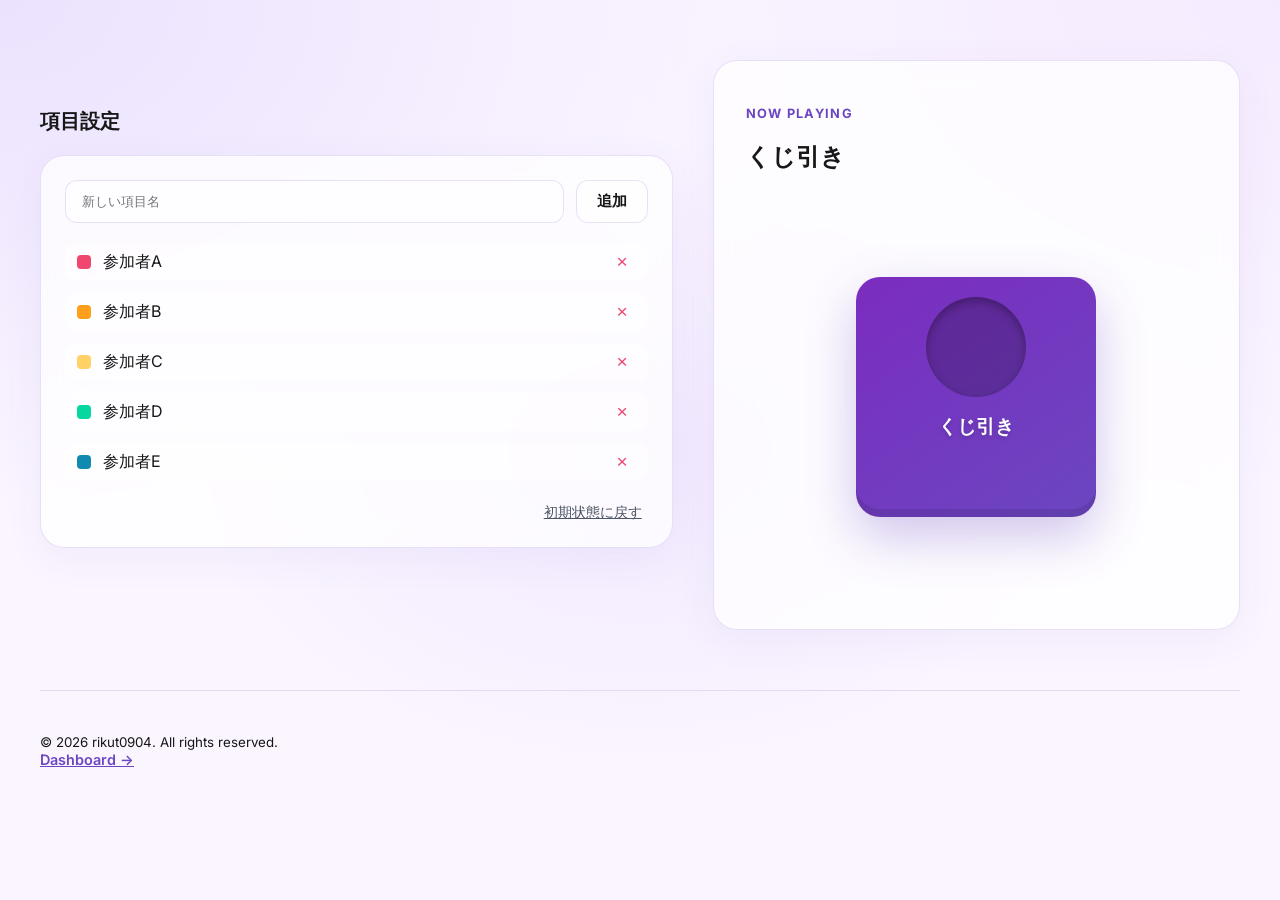
==== commit 07484187: "fix/不要な箇所の削除" ====
--- a/html/index.html
+++ b/html/index.html
@@ -12,18 +12,11 @@
     <main class="wrap">
         <section class="intro-hero">
             <div>
-                <p class="eyebrow">くじ引き</p>
-                
-                <div class="intro-actions">
-                    <button class="btn primary" id="index-spin-button" type="button" onclick="spin()">抽選する</button>
-                </div>
-
                 <div style="margin-top: 48px;">
                     <h2 style="font-size: 1.25rem; margin-bottom: 20px;">項目設定</h2>
                     <div id="item-editor" class="glass-card" style="padding: 24px;">
                         <div style="display: flex; gap: 12px; margin-bottom: 20px;">
                             <input type="text" id="new-item-label" placeholder="新しい項目名" style="flex: 2; border: 1px solid var(--glass-border); border-radius: 12px; padding: 10px 16px; background: rgba(255,255,255,0.5);">
-                            <input type="number" id="new-item-weight" value="1" min="1" title="比重" style="flex: 0.5; width: 60px; border: 1px solid var(--glass-border); border-radius: 12px; padding: 10px; background: rgba(255,255,255,0.5); text-align: center;">
                             <button class="btn" id="add-item-button" style="padding: 10px 20px;">追加</button>
                         </div>
                         <div id="item-list" class="legend-list">
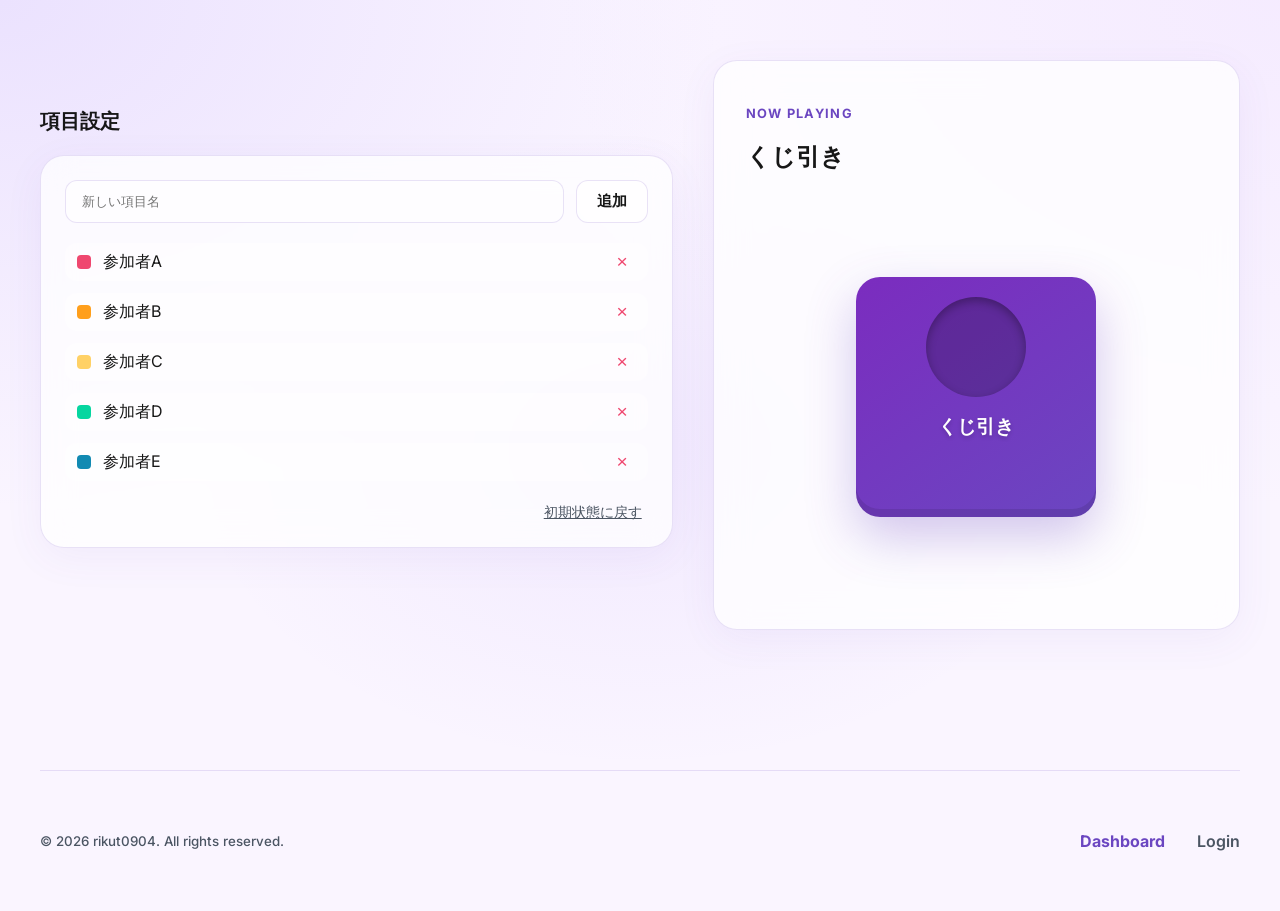
==== commit 37993a3f: "fix/index-ui" ====
--- a/html/index.html
+++ b/html/index.html
@@ -44,11 +44,12 @@
         </section>
     </main>
 
-    <footer class="wrap" style="padding: 40px 0; border-top: 1px solid var(--glass-border);">
-        <div class="footer-row">
-            <small>&copy; 2026 rikut0904. All rights reserved.</small>
-            <nav style="display: flex; gap: 24px;">
-                <a class="footer-link" href="/dashboard" style="font-size: 0.9rem; color: var(--accent); font-weight: 600;">Dashboard →</a>
+    <footer class="wrap" style="padding: 60px 0; border-top: 1px solid var(--glass-border); margin-top: 80px;">
+        <div class="footer-row" style="display: flex; justify-content: space-between; align-items: center;">
+            <small style="color: var(--text-muted); font-weight: 500;">&copy; 2026 rikut0904. All rights reserved.</small>
+            <nav style="display: flex; gap: 32px;">
+                <a class="footer-link" href="/dashboard" style="font-size: 1rem; color: var(--accent); font-weight: 700; text-decoration: none;">Dashboard</a>
+                <a class="footer-link" href="/login" style="font-size: 1rem; color: var(--text-muted); font-weight: 600; text-decoration: none;">Login</a>
             </nav>
         </div>
     </footer>
